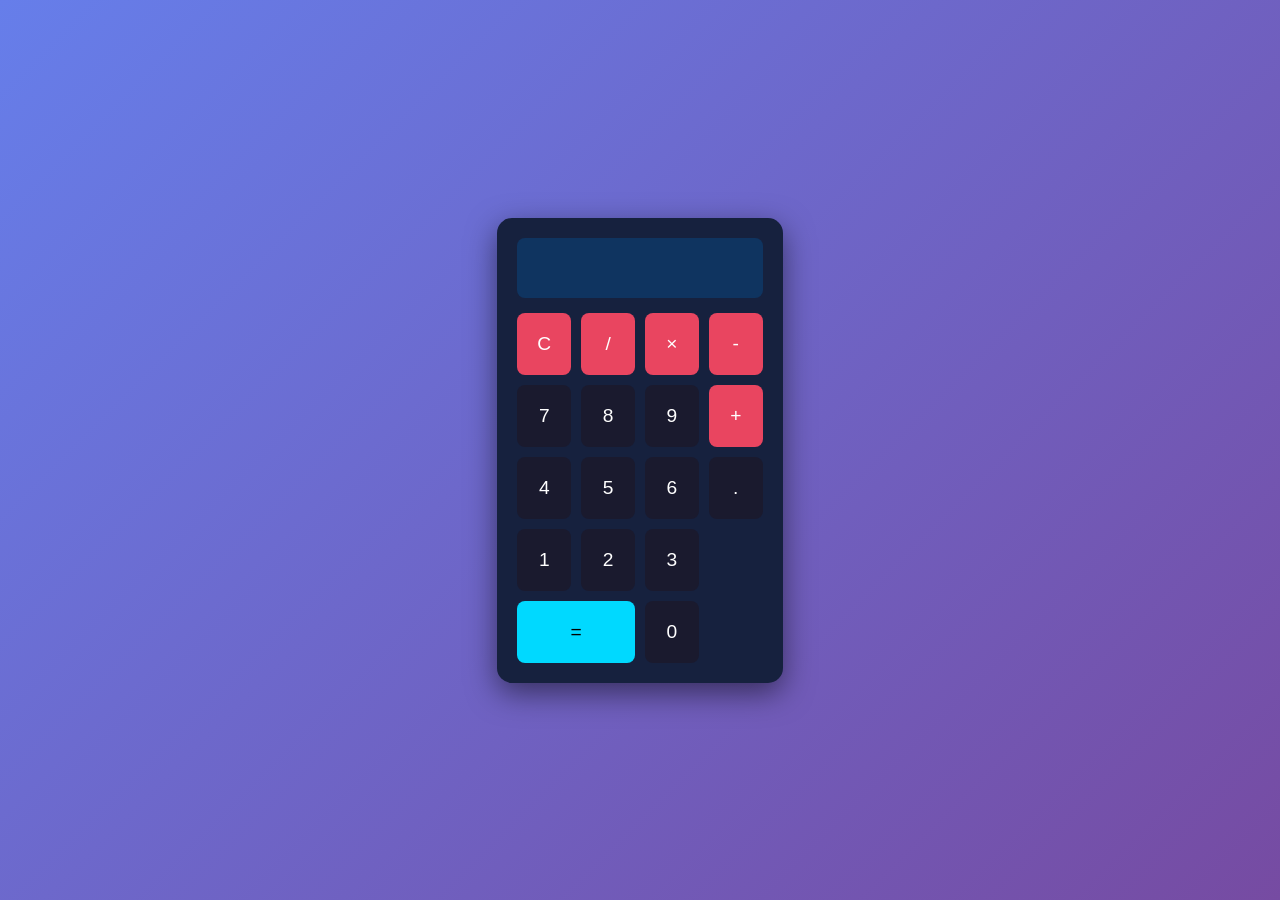
==== index.html @ afb236a5 "Initial commit: simple calculator app" ====
<!DOCTYPE html>
<html lang="en">
<head>
  <meta charset="UTF-8">
  <meta name="viewport" content="width=device-width, initial-scale=1.0">
  <title>Calculator</title>
  <link rel="stylesheet" href="style.css">
</head>
<body>
  <div class="calculator">
    <div class="display" id="display"></div>
    <div class="buttons">
      <button class="clear" onclick="clearDisplay()">C</button>
      <button class="operator" onclick="append('/')">/</button>
      <button class="operator" onclick="append('*')">×</button>
      <button class="operator" onclick="append('-')">-</button>
      <button class="number" onclick="append('7')">7</button>
      <button class="number" onclick="append('8')">8</button>
      <button class="number" onclick="append('9')">9</button>
      <button class="operator" onclick="append('+')">+</button>
      <button class="number" onclick="append('4')">4</button>
      <button class="number" onclick="append('5')">5</button>
      <button class="number" onclick="append('6')">6</button>
      <button class="number" onclick="append('.')">.</button>
      <button class="number" onclick="append('1')">1</button>
      <button class="number" onclick="append('2')">2</button>
      <button class="number" onclick="append('3')">3</button>
      <button class="equals" onclick="calculate()">=</button>
      <button class="number" onclick="append('0')">0</button>
    </div>
  </div>

  <script src="script.js"></script>
</body>
</html>
---- style.css ----
* {
  margin: 0;
  padding: 0;
  box-sizing: border-box;
}

body {
  min-height: 100vh;
  display: flex;
  justify-content: center;
  align-items: center;
  background: linear-gradient(135deg, #667eea 0%, #764ba2 100%);
  font-family: Arial, sans-serif;
}

.calculator {
  background: #16213e;
  padding: 20px;
  border-radius: 15px;
  box-shadow: 0 10px 30px rgba(0, 0, 0, 0.5);
}

.display {
  background: #0f3460;
  color: #fff;
  font-size: 2rem;
  text-align: right;
  padding: 15px;
  border-radius: 8px;
  margin-bottom: 15px;
  min-height: 60px;
  word-wrap: break-word;
}

.buttons {
  display: grid;
  grid-template-columns: repeat(4, 1fr);
  gap: 10px;
}

button {
  padding: 20px;
  font-size: 1.2rem;
  border: none;
  border-radius: 8px;
  cursor: pointer;
  transition: transform 0.1s, background 0.2s;
}

button:active {
  transform: scale(0.95);
}

.number {
  background: #1a1a2e;
  color: #fff;
}

.number:hover {
  background: #252550;
}

.operator {
  background: #e94560;
  color: #fff;
}

.operator:hover {
  background: #ff6b6b;
}

.equals {
  background: #00d9ff;
  color: #000;
  grid-column: span 2;
}

.equals:hover {
  background: #4de8ff;
}

.clear {
  background: #e94560;
  color: #fff;
}

.clear:hover {
  background: #ff6b6b;
}
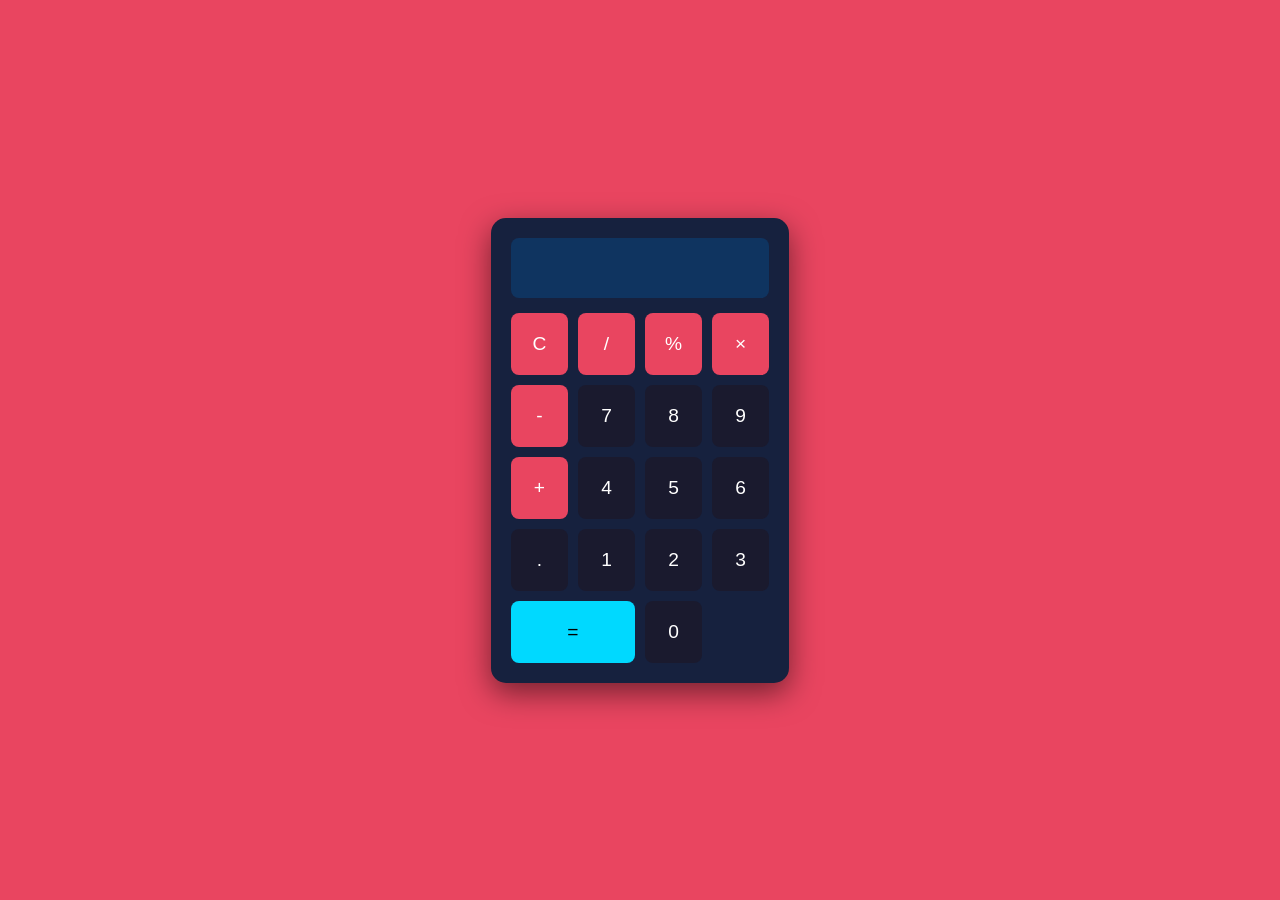
==== commit de907be3: "Add percentage operator" ====
--- a/index.html
+++ b/index.html
@@ -12,6 +12,7 @@
     <div class="buttons">
       <button class="clear" onclick="clearDisplay()">C</button>
       <button class="operator" onclick="append('/')">/</button>
+      <button class="operator" onclick="append('%')">%</button>
       <button class="operator" onclick="append('*')">×</button>
       <button class="operator" onclick="append('-')">-</button>
       <button class="number" onclick="append('7')">7</button>
--- a/style.css
+++ b/style.css
@@ -9,7 +9,7 @@
   display: flex;
   justify-content: center;
   align-items: center;
-  background: linear-gradient(135deg, #667eea 0%, #764ba2 100%);
+  background: #e94560;
   font-family: Arial, sans-serif;
 }
 
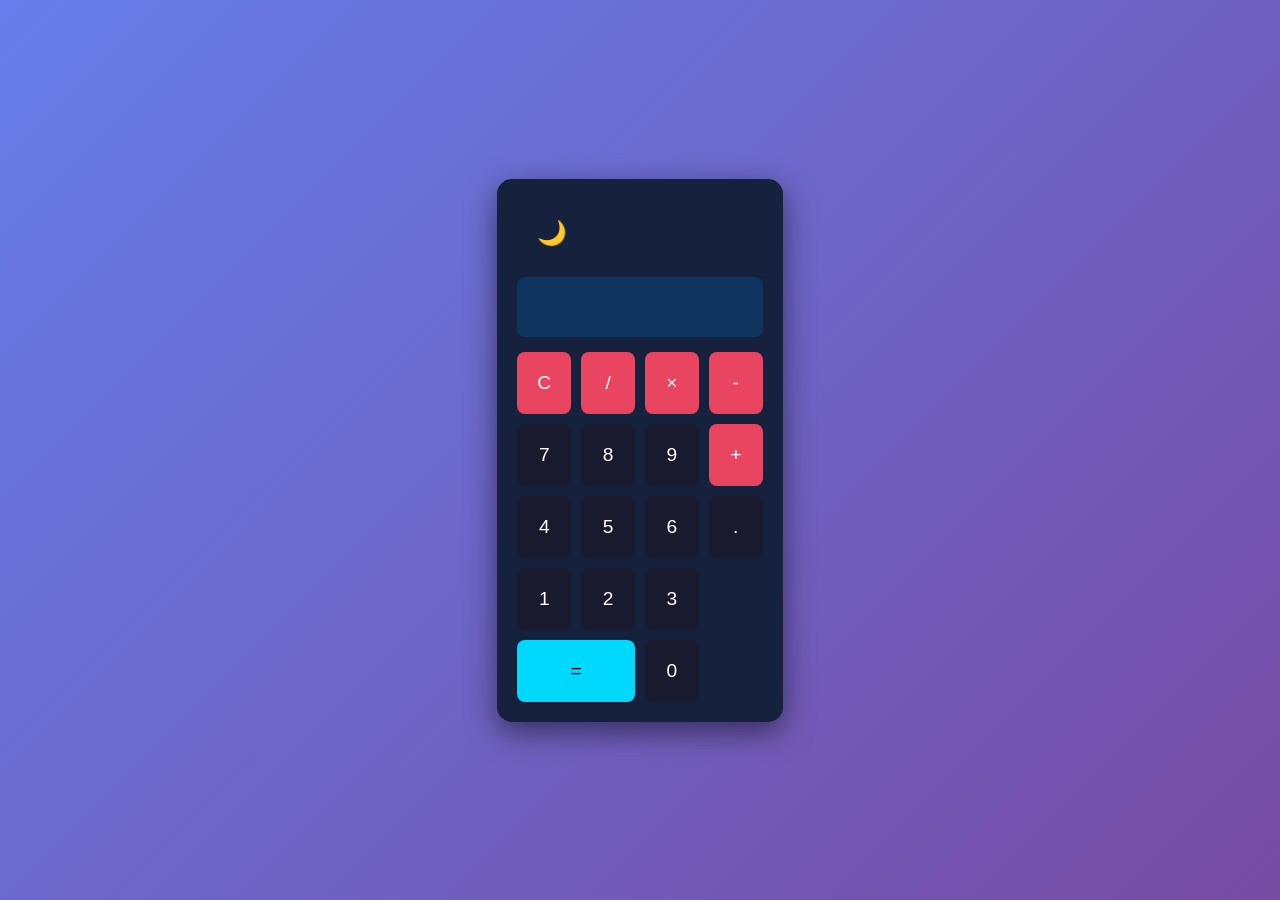
==== commit 81e80ca1: "Add dark mode toggle" ====
--- a/index.html
+++ b/index.html
@@ -8,11 +8,11 @@
 </head>
 <body>
   <div class="calculator">
+    <button class="dark-toggle" id="darkToggle" onclick="toggleDarkMode()">🌙</button>
     <div class="display" id="display"></div>
     <div class="buttons">
       <button class="clear" onclick="clearDisplay()">C</button>
       <button class="operator" onclick="append('/')">/</button>
-      <button class="operator" onclick="append('%')">%</button>
       <button class="operator" onclick="append('*')">×</button>
       <button class="operator" onclick="append('-')">-</button>
       <button class="number" onclick="append('7')">7</button>
--- a/style.css
+++ b/style.css
@@ -9,7 +9,7 @@
   display: flex;
   justify-content: center;
   align-items: center;
-  background: #e94560;
+  background: linear-gradient(135deg, #667eea 0%, #764ba2 100%);
   font-family: Arial, sans-serif;
 }
 
@@ -86,4 +86,32 @@
 
 .clear:hover {
   background: #ff6b6b;
+}
+
+.dark-toggle {
+  background: transparent;
+  border: none;
+  font-size: 1.5rem;
+  cursor: pointer;
+  margin-bottom: 10px;
+}
+
+ body.dark {
+  background: #000;
+}
+
+.calculator.dark {
+  background: #333;
+}
+
+.calculator.dark .display {
+  background: #222;
+}
+
+.calculator.dark .number {
+  background: #444;
+}
+
+.calculator.dark .number:hover {
+  background: #555;
 }
